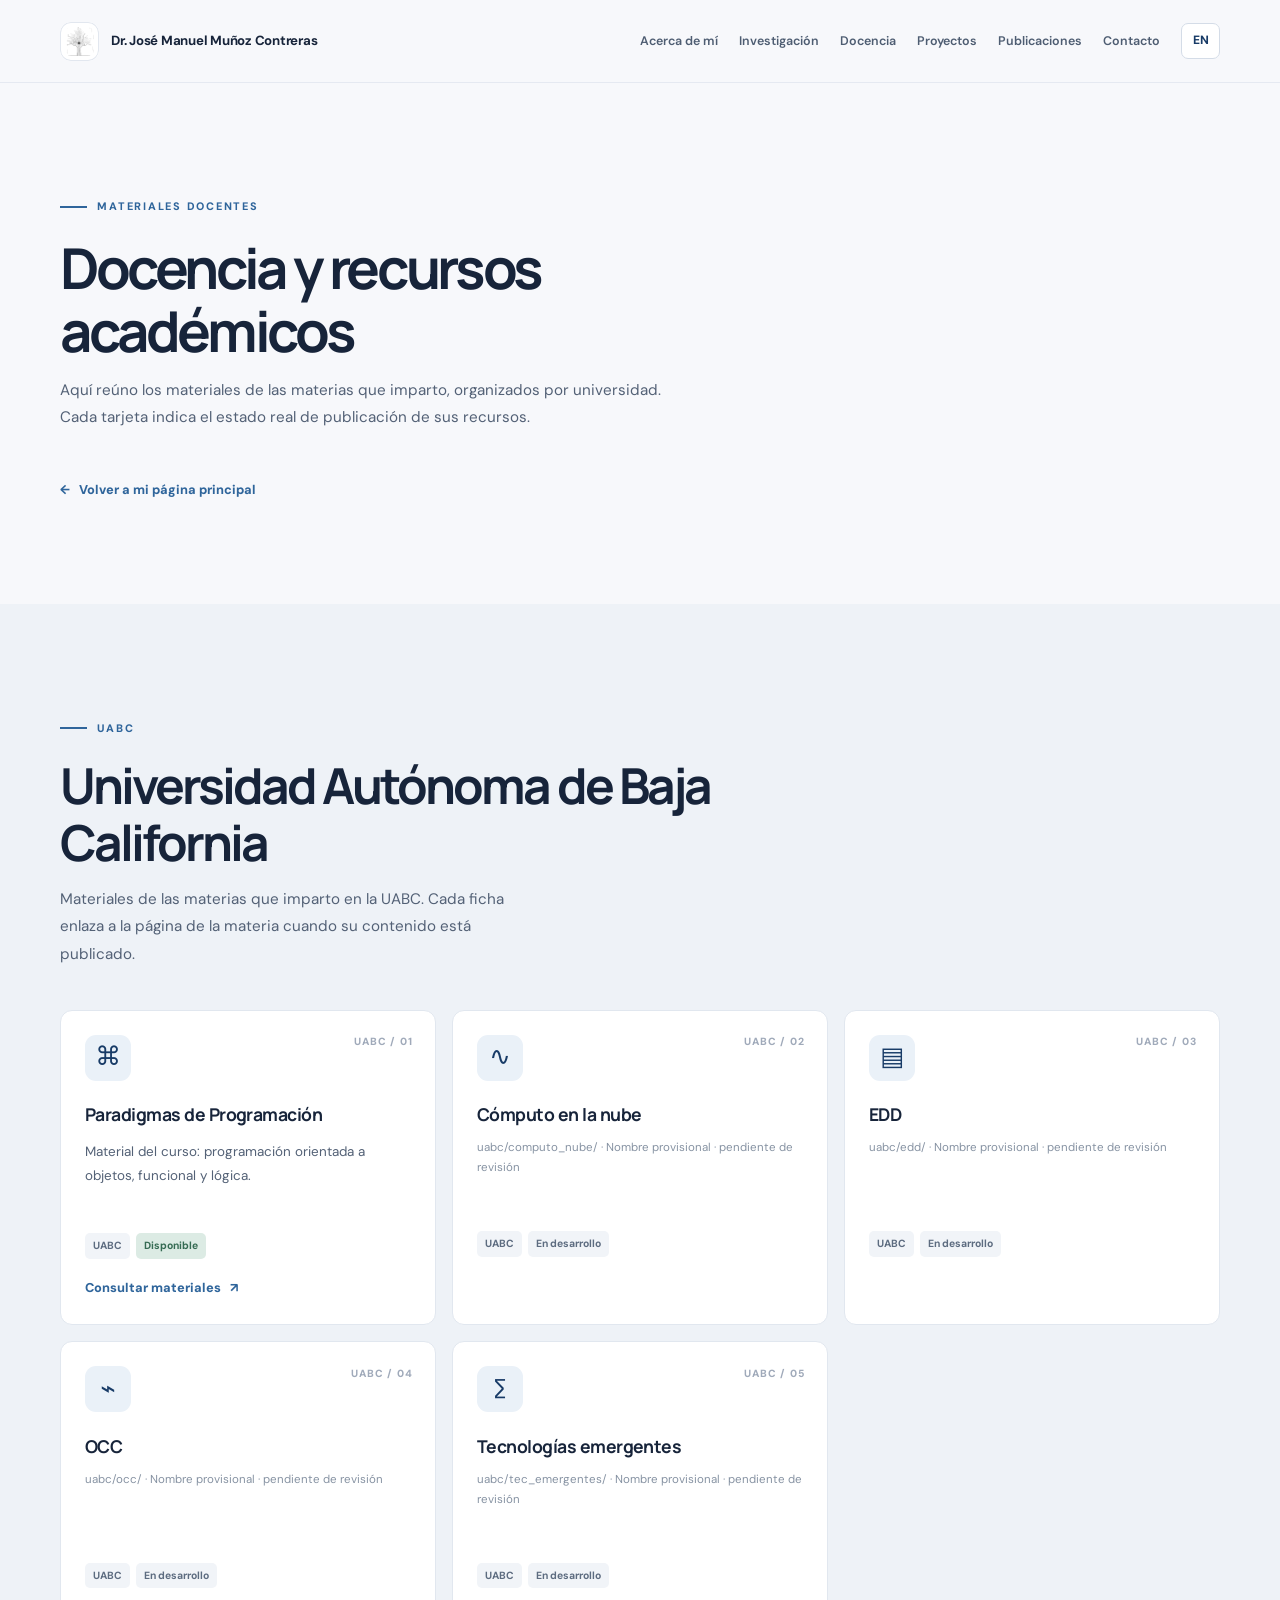
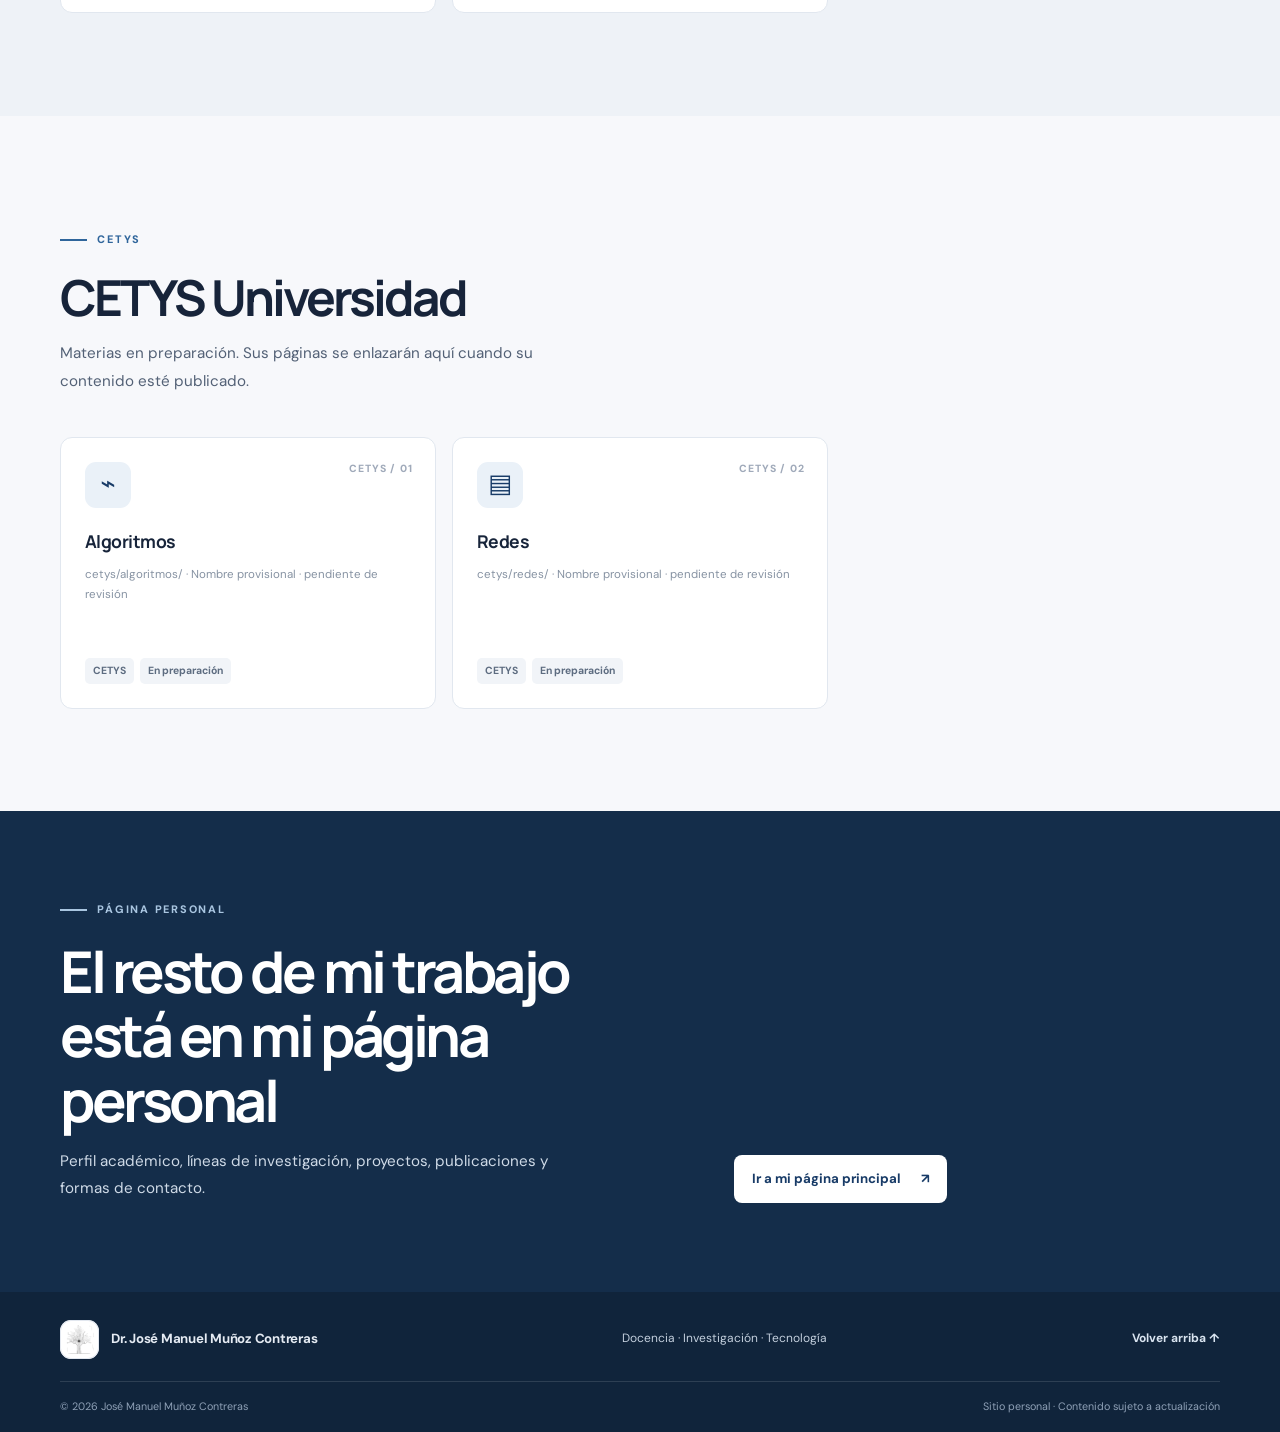
==== docencia.html @ 9b2a10cf "Agrega página de docencia y actualiza el sitio" ====
<!doctype html>
<html lang="es" data-title-es="Docencia y recursos académicos | José Manuel Muñoz Contreras" data-title-en="Teaching and academic resources | José Manuel Muñoz Contreras">
<head>
  <meta charset="utf-8">
  <meta name="viewport" content="width=device-width, initial-scale=1">
  <meta name="description" content="Materiales docentes de José Manuel Muñoz Contreras organizados por universidad: UABC y CETYS Universidad.">
  <meta name="theme-color" content="#f5f7fb">
  <link rel="icon" type="image/png" sizes="32x32" href="favicon-32.png">
  <link rel="icon" type="image/avif" href="logo.avif">
  <link rel="apple-touch-icon" href="apple-touch-icon.png">
  <title>Docencia y recursos académicos | José Manuel Muñoz Contreras</title>
  <link rel="preconnect" href="https://fonts.googleapis.com">
  <link rel="preconnect" href="https://fonts.gstatic.com" crossorigin>
  <link href="https://fonts.googleapis.com/css2?family=DM+Sans:wght@400;500;600;700&family=Manrope:wght@400;500;600;700;800&display=swap" rel="stylesheet">
  <link rel="stylesheet" href="styles.css">
  <script src="script.js" defer></script>
</head>
<body>
  <a class="skip-link" href="#main" data-i18n="skip">Saltar al contenido</a>
  <header class="site-header">
    <div class="nav-wrap">
      <a class="brand" href="index.html" aria-label="Inicio">
        <img class="brand-mark" src="logo-square.png" alt="" width="39" height="39">
        <span class="brand-name"><b>Dr. José Manuel Muñoz Contreras</b></span>
      </a>
      <button class="menu-toggle" aria-label="Abrir menú" aria-expanded="false" aria-controls="primary-nav">
        <span></span><span></span><span></span>
      </button>
      <nav id="primary-nav" class="primary-nav" aria-label="Navegación principal">
        <a href="index.html#about" data-i18n="navAbout">Acerca de mí</a>
        <a href="index.html#research" data-i18n="navResearch">Investigación</a>
        <a href="index.html#teaching" data-i18n="navTeaching">Docencia</a>
        <a href="index.html#projects" data-i18n="navProjects">Proyectos</a>
        <a href="index.html#publications" data-i18n="navPublications">Publicaciones</a>
        <a href="index.html#contact" data-i18n="navContact">Contacto</a>
        <button id="language-toggle" class="language-toggle" type="button" aria-label="Switch language">EN</button>
      </nav>
    </div>
  </header>

  <main id="main">
    <section id="home" class="content-section section-shell docencia-intro">
      <div class="section-heading">
        <p class="eyebrow"><span class="eyebrow-line"></span><span data-i18n="docEyebrow">Materiales docentes</span></p>
        <h1 class="docencia-title" data-i18n="docTitle">Docencia y recursos académicos</h1>
        <p class="section-intro" data-i18n="docLead">Aquí reúno los materiales de las materias que imparto, organizados por universidad. Cada tarjeta indica el estado real de publicación de sus recursos.</p>
      </div>
      <a class="text-link" href="index.html"><span aria-hidden="true">←</span><span data-i18n="docBack">Volver a mi página principal</span></a>
    </section>

    <section id="uabc" class="content-section section-shell tinted-section" aria-labelledby="uabc-heading">
      <div class="section-heading">
        <p class="eyebrow"><span class="eyebrow-line"></span><span data-i18n="docUabcLabel">UABC</span></p>
        <h2 id="uabc-heading" data-i18n="docUabcName">Universidad Autónoma de Baja California</h2>
        <p class="section-intro" data-i18n="docUabcIntro">Materiales de las materias que imparto en la UABC. Cada ficha enlaza a la página de la materia cuando su contenido está publicado.</p>
      </div>
      <div class="research-grid course-grid">
        <article class="research-card course-card">
          <span class="card-index">UABC / 01</span>
          <div class="research-icon" aria-hidden="true">⌘</div>
          <h3 data-i18n="subjParadigmas">Paradigmas de Programación</h3>
          <p data-i18n="subjParadigmasText">Material del curso: programación orientada a objetos, funcional y lógica.</p>
          <div class="tag-list"><span>UABC</span><span class="tag-available" data-i18n="statusAvailable">Disponible</span></div>
          <a class="text-link" href="uabc/paradigmas/"><span data-i18n="viewMaterials">Consultar materiales</span><span aria-hidden="true">↗</span></a>
        </article>

        <article class="research-card course-card">
          <span class="card-index">UABC / 02</span>
          <div class="research-icon" aria-hidden="true">∿</div>
          <h3 data-i18n="subjComputoNube">Cómputo en la nube</h3>
          <p class="pending-note">uabc/computo_nube/ · <span data-i18n="pendingReview">Nombre provisional · pendiente de revisión</span></p>
          <div class="tag-list"><span>UABC</span><span data-i18n="statusProgress">En desarrollo</span></div>
        </article>

        <article class="research-card course-card">
          <span class="card-index">UABC / 03</span>
          <div class="research-icon" aria-hidden="true">▤</div>
          <h3 data-i18n="subjEdd">EDD</h3>
          <p class="pending-note">uabc/edd/ · <span data-i18n="pendingReview">Nombre provisional · pendiente de revisión</span></p>
          <div class="tag-list"><span>UABC</span><span data-i18n="statusProgress">En desarrollo</span></div>
        </article>

        <article class="research-card course-card">
          <span class="card-index">UABC / 04</span>
          <div class="research-icon" aria-hidden="true">⌁</div>
          <h3 data-i18n="subjOcc">OCC</h3>
          <p class="pending-note">uabc/occ/ · <span data-i18n="pendingReview">Nombre provisional · pendiente de revisión</span></p>
          <div class="tag-list"><span>UABC</span><span data-i18n="statusProgress">En desarrollo</span></div>
        </article>

        <article class="research-card course-card">
          <span class="card-index">UABC / 05</span>
          <div class="research-icon" aria-hidden="true">∑</div>
          <h3 data-i18n="subjTecEmergentes">Tecnologías emergentes</h3>
          <p class="pending-note">uabc/tec_emergentes/ · <span data-i18n="pendingReview">Nombre provisional · pendiente de revisión</span></p>
          <div class="tag-list"><span>UABC</span><span data-i18n="statusProgress">En desarrollo</span></div>
        </article>
      </div>
    </section>

    <section id="cetys" class="content-section section-shell" aria-labelledby="cetys-heading">
      <div class="section-heading">
        <p class="eyebrow"><span class="eyebrow-line"></span><span data-i18n="docCetysLabel">CETYS</span></p>
        <h2 id="cetys-heading" data-i18n="docCetysName">CETYS Universidad</h2>
        <p class="section-intro" data-i18n="docCetysIntro">Materias en preparación. Sus páginas se enlazarán aquí cuando su contenido esté publicado.</p>
      </div>
      <div class="research-grid course-grid">
        <article class="research-card course-card">
          <span class="card-index">CETYS / 01</span>
          <div class="research-icon" aria-hidden="true">⌁</div>
          <h3 data-i18n="subjAlgoritmos">Algoritmos</h3>
          <p class="pending-note">cetys/algoritmos/ · <span data-i18n="pendingReview">Nombre provisional · pendiente de revisión</span></p>
          <div class="tag-list"><span>CETYS</span><span data-i18n="statusPrep">En preparación</span></div>
        </article>

        <article class="research-card course-card">
          <span class="card-index">CETYS / 02</span>
          <div class="research-icon" aria-hidden="true">▤</div>
          <h3 data-i18n="subjRedes">Redes</h3>
          <p class="pending-note">cetys/redes/ · <span data-i18n="pendingReview">Nombre provisional · pendiente de revisión</span></p>
          <div class="tag-list"><span>CETYS</span><span data-i18n="statusPrep">En preparación</span></div>
        </article>
      </div>
    </section>

    <section class="contact-section docencia-closing" aria-labelledby="closing-heading">
      <div class="contact-copy">
        <p class="eyebrow eyebrow-light"><span class="eyebrow-line"></span><span data-i18n="docClosingEyebrow">Página personal</span></p>
        <h2 id="closing-heading" data-i18n="docClosingTitle">El resto de mi trabajo está en mi página personal</h2>
        <p data-i18n="docClosingText">Perfil académico, líneas de investigación, proyectos, publicaciones y formas de contacto.</p>
      </div>
      <a class="button button-light" href="index.html"><span data-i18n="docClosingButton">Ir a mi página principal</span><span aria-hidden="true">↗</span></a>
    </section>
  </main>

  <footer class="site-footer">
    <div class="footer-inner"><a class="brand footer-brand" href="index.html"><img class="brand-mark" src="logo-square.png" alt="" width="39" height="39"><span class="brand-name"><b>Dr. José Manuel Muñoz Contreras</b></span></a><p data-i18n="footerText">Docencia · Investigación · Tecnología</p><a href="#home" class="back-top"><span data-i18n="backTop">Volver arriba</span> ↑</a></div>
    <div class="footer-bottom"><span>© <span id="current-year"></span> José Manuel Muñoz Contreras</span><span data-i18n="footerDisclaimer">Sitio personal · Contenido sujeto a actualización</span></div>
  </footer>
</body>
</html>
---- styles.css ----
:root {
  --ink: #17243a;
  --ink-soft: #536176;
  --muted: #738096;
  --paper: #f7f8fb;
  --white: #ffffff;
  --line: #e2e7ef;
  --navy: #183b67;
  --blue: #2f659b;
  --blue-soft: #eaf1f8;
  --sand: #f0e8d9;
  --green: #dcebe4;
  --serif: Georgia, "Times New Roman", serif;
  --sans: "DM Sans", system-ui, sans-serif;
  --display: "Manrope", "DM Sans", sans-serif;
  --shadow: 0 20px 55px rgba(25, 47, 77, .08);
}
* { box-sizing: border-box; }
html { scroll-behavior: smooth; scroll-padding-top: 92px; }
body { margin: 0; overflow-x: hidden; color: var(--ink); background: var(--paper); font-family: var(--sans); line-height: 1.65; -webkit-font-smoothing: antialiased; }
a { color: inherit; text-decoration: none; }
button { font: inherit; }
::selection { background: #d8e6f4; color: var(--ink); }
.skip-link { position: absolute; left: 1rem; top: -4rem; z-index: 100; background: white; padding: .75rem 1rem; border-radius: .5rem; }
.skip-link:focus { top: 1rem; }
.site-header { position: sticky; top: 0; z-index: 50; background: rgba(247,248,251,.92); border-bottom: 1px solid rgba(226,231,239,.8); backdrop-filter: blur(18px); }
.nav-wrap, .section-shell, .footer-inner, .footer-bottom { width: min(1160px, calc(100% - 48px)); margin-inline: auto; }
.nav-wrap { min-height: 82px; display: flex; align-items: center; justify-content: space-between; gap: 2rem; }
.brand { display: inline-flex; align-items: center; gap: .75rem; flex-shrink: 0; }
.brand-mark { width: 39px; height: 39px; padding: 5px; background: var(--white); border-radius: 11px; box-shadow: inset 0 0 0 1px var(--line); object-fit: contain; }
.brand-name { display: grid; font-size: .77rem; line-height: 1.35; letter-spacing: -.02em; color: #536176; }
.brand-name b { font-size: .83rem; color: var(--ink); font-weight: 700; }
.primary-nav { display: flex; align-items: center; gap: clamp(.75rem, 1.65vw, 1.55rem); }
.primary-nav a { color: #4e5d72; font-size: .78rem; font-weight: 600; transition: color .2s; }
.primary-nav a:hover, .primary-nav a:focus-visible { color: var(--blue); }
.language-toggle { border: 1px solid #d4dce7; background: white; border-radius: 7px; padding: .42rem .65rem; color: var(--navy); font-size: .75rem; font-weight: 800; cursor: pointer; }
.menu-toggle { display: none; }
.hero { display: grid; grid-template-columns: 1.05fr .95fr; align-items: center; gap: clamp(3rem, 7vw, 6.5rem); padding-top: clamp(5rem, 9vw, 8.5rem); padding-bottom: clamp(5rem, 8vw, 7rem); min-height: 620px; }
.eyebrow { display: flex; align-items: center; gap: .65rem; margin: 0 0 1.25rem; color: var(--blue); text-transform: uppercase; font-size: .68rem; font-weight: 800; letter-spacing: .16em; }
.eyebrow-line { display: inline-block; width: 27px; height: 2px; background: currentColor; }
.hero h1 { max-width: 670px; margin: 0; font-family: var(--display); font-size: clamp(2.75rem, 5.1vw, 4.75rem); line-height: 1.09; letter-spacing: -.065em; font-weight: 700; }
.hero-lead { max-width: 560px; margin: 1.55rem 0 0; color: var(--ink-soft); font-size: clamp(1rem, 1.5vw, 1.13rem); line-height: 1.8; }
.hero-actions { display: flex; flex-wrap: wrap; gap: .75rem; margin-top: 2rem; }
.button { display: inline-flex; align-items: center; justify-content: center; gap: 1.25rem; min-height: 48px; padding: .75rem 1.1rem; border-radius: 8px; font-size: .83rem; font-weight: 700; transition: transform .2s, box-shadow .2s, background .2s; }
.button:hover { transform: translateY(-2px); }
.button-primary { background: var(--navy); color: white; box-shadow: 0 8px 20px rgba(24,59,103,.16); }
.button-primary:hover { background: #214e7e; box-shadow: 0 12px 26px rgba(24,59,103,.2); }
.button-secondary { border: 1px solid #d8e0e9; background: rgba(255,255,255,.6); color: var(--ink); }
.hero-meta { display: flex; align-items: center; gap: .55rem; margin-top: 2rem; color: var(--muted); font-size: .75rem; }
.meta-dot, .feature-dot, .note-dot { display: inline-block; width: 7px; height: 7px; border-radius: 50%; background: #6b9a86; }
.hero-visual { position: relative; min-height: clamp(380px, 40vw, 520px); display: grid; place-items: center; isolation: isolate; }
.visual-core { position: relative; z-index: 2; width: 168px; height: 168px; border-radius: 50%; display: flex; align-items: center; justify-content: center; background: var(--white); box-shadow: var(--shadow), inset 0 0 0 1px var(--line); }
.core-icon { width: 74%; height: 74%; object-fit: contain; }
.visual-core-photo { width: clamp(280px, 34vw, 460px); height: clamp(280px, 34vw, 460px); border: 5px solid var(--blue); box-shadow: var(--shadow); overflow: hidden; }
.hero-photo { width: 100%; height: 100%; object-fit: cover; border-radius: 50%; display: block; }
.visual-note { position: absolute; bottom: 2%; display: flex; align-items: center; gap: .55rem; color: var(--muted); font-size: .7rem; letter-spacing: .03em; }
.about-orbit { position: relative; width: 110px; height: 110px; margin: 0 auto 1.1rem; display: grid; place-items: center; isolation: isolate; }
.orbit { position: absolute; border: 1px solid #c7d6e6; border-radius: 50%; transform: rotate(-25deg); }
.about-orbit .orbit-one { width: 108px; height: 66px; }
.about-orbit .orbit-two { width: 132px; height: 84px; transform: rotate(42deg); border-color: #d8e1ec; }
.about-orbit .profile-badge { width: 84px; height: 84px; }
@media (prefers-reduced-motion: no-preference) {
  .about-orbit .orbit-one { animation: orbit-spin-one 18s linear infinite; }
  .about-orbit .orbit-two { animation: orbit-spin-two 24s linear infinite; }
}
@keyframes orbit-spin-one { from { transform: rotate(-25deg); } to { transform: rotate(335deg); } }
@keyframes orbit-spin-two { from { transform: rotate(42deg); } to { transform: rotate(-318deg); } }
.pillars { display: grid; grid-template-columns: repeat(3, 1fr); gap: 1px; background: var(--line); border: 1px solid var(--line); border-radius: 14px; overflow: hidden; box-shadow: 0 12px 35px rgba(25,47,77,.04); }
.pillar { padding: 1.65rem 1.7rem 1.75rem; background: white; min-height: 220px; }
.pillar-top { display: flex; align-items: center; justify-content: space-between; color: #8a96a8; font-size: .72rem; font-weight: 700; }
.pillar-icon { font-size: 1.45rem; color: var(--blue); }
.pillar h2 { margin: 1rem 0 .45rem; font: 700 1.1rem var(--display); letter-spacing: -.03em; }
.pillar p { min-height: 48px; margin: 0 0 1.1rem; color: var(--ink-soft); font-size: .85rem; line-height: 1.65; }
.text-link { display: inline-flex; align-items: center; gap: .55rem; color: var(--blue); font-size: .8rem; font-weight: 800; }
.text-link span:last-child { transition: transform .2s; }
.text-link:hover span:last-child { transform: translate(3px,-3px); }
.content-section { padding-top: clamp(5rem, 9vw, 8rem); padding-bottom: clamp(5rem, 8vw, 7rem); }
.section-heading { max-width: 690px; margin-bottom: 2.6rem; }
.section-heading h2 { margin: 0; font: 700 clamp(2rem, 4vw, 3.1rem)/1.15 var(--display); letter-spacing: -.06em; }
.section-intro { max-width: 480px; margin: .9rem 0 0; color: var(--ink-soft); font-size: .95rem; line-height: 1.8; }
.split-heading { max-width: none; display: flex; align-items: end; justify-content: space-between; gap: 2rem; }
.split-heading .section-intro { margin: 0 0 .25rem; }
.about-layout { display: grid; grid-template-columns: 1.3fr .7fr; gap: clamp(3rem, 8vw, 8rem); align-items: start; }
.about-main { max-width: 660px; }
.large-copy { margin: 0 0 1.2rem; color: #273c57; font: 400 clamp(1.35rem, 2.5vw, 1.85rem)/1.55 var(--display); letter-spacing: -.035em; }
.about-main > p:not(.large-copy) { margin: 0 0 1.5rem; color: var(--ink-soft); line-height: 1.9; font-size: .94rem; }
.profile-panel { padding: 1.5rem; background: white; border: 1px solid var(--line); border-radius: 12px; box-shadow: 0 10px 35px rgba(25,47,77,.04); }
.profile-name { margin: 0; font-weight: 800; font-family: var(--display); font-size: 1.05rem; }
.profile-role { margin: .25rem 0 1.2rem; color: var(--muted); font-size: .78rem; }
.profile-rule { height: 1px; background: var(--line); margin-bottom: .75rem; }
.profile-detail { display: flex; justify-content: space-between; gap: 1rem; padding: .55rem 0; font-size: .73rem; border-bottom: 1px solid #f0f2f6; }
.profile-detail span { color: var(--muted); }
.profile-detail b { max-width: 62%; text-align: right; font-weight: 700; overflow-wrap: anywhere; }
.tinted-section { background: #eef2f7; width: 100%; max-width: none; padding-left: max(24px, calc((100% - 1160px) / 2)); padding-right: max(24px, calc((100% - 1160px) / 2)); }
.research-grid { display: grid; grid-template-columns: repeat(3, 1fr); gap: 1rem; }
.research-card { position: relative; padding: 1.5rem; background: white; border: 1px solid #e1e7ef; border-radius: 12px; min-width: 0; }
.card-index { position: absolute; top: 1.4rem; right: 1.4rem; color: #a0aaba; font-size: .65rem; font-weight: 800; letter-spacing: .1em; }
.research-icon { display: grid; place-items: center; width: 46px; height: 46px; border-radius: 11px; background: var(--blue-soft); color: var(--navy); font-size: 1.6rem; }
.research-card h3 { margin: 1.4rem 0 .65rem; font: 700 1.1rem/1.35 var(--display); letter-spacing: -.03em; }
.research-card p, .project-body > p:not(.project-category) { min-height: 75px; color: var(--ink-soft); font-size: .84rem; line-height: 1.75; }
.card-link { margin-top: 1.1rem; }
.tag-list { display: flex; flex-wrap: wrap; gap: .4rem; margin-top: 1.1rem; }
.tag-list span { padding: .27rem .5rem; border-radius: 5px; background: #f1f4f8; color: #5d6c80; font-size: .65rem; font-weight: 700; }
.section-footnote { margin: 1.2rem 0 0; color: #7c899a; font-size: .72rem; }
.teaching-layout { display: grid; grid-template-columns: .82fr 1.18fr; gap: 2.5rem; align-items: stretch; }
.teaching-feature { display: flex; flex-direction: column; align-items: start; padding: clamp(1.5rem, 3vw, 2.4rem); border-radius: 14px; color: white; background: linear-gradient(145deg, #214b78, #142e4d); min-height: 340px; }
.feature-label { display: flex; align-items: center; gap: .5rem; color: #c5d8ec; font-size: .7rem; font-weight: 700; }
.feature-code { margin: 2.4rem 0 .5rem; color: #a9c4df; font-size: .68rem; font-weight: 800; letter-spacing: .16em; }
.teaching-feature h3 { margin: 0; max-width: 350px; font: 700 clamp(1.5rem, 2.5vw, 2rem)/1.2 var(--display); letter-spacing: -.045em; }
.teaching-feature > p:not(.feature-code) { margin: .8rem 0 1.4rem; color: #d4e0ec; font-size: .86rem; }
.button-light { margin-top: auto; background: white; color: var(--navy); }
.course-list { display: flex; flex-direction: column; justify-content: center; }
.course-item { display: grid; grid-template-columns: 40px 1fr 20px; align-items: start; gap: 1rem; padding: 1.25rem 0; border-bottom: 1px solid var(--line); }
.course-item:first-child { border-top: 1px solid var(--line); }
.course-number { color: var(--blue); font: 800 .75rem var(--display); padding-top: .2rem; }
.course-item h3 { margin: 0; font: 700 1rem var(--display); letter-spacing: -.025em; }
.course-item p { margin: .3rem 0 0; color: var(--ink-soft); font-size: .82rem; }
.course-arrow { color: var(--blue); }
.project-grid { display: grid; grid-template-columns: repeat(3, 1fr); gap: 1rem; }
.project-card { overflow: hidden; background: white; border: 1px solid var(--line); border-radius: 12px; transition: transform .2s, box-shadow .2s; }
.project-card:hover { transform: translateY(-4px); box-shadow: var(--shadow); }
.project-visual { height: 175px; position: relative; display: grid; place-items: center; overflow: hidden; }
.project-visual::before, .project-visual::after { content: ""; position: absolute; border: 1px solid rgba(24,59,103,.14); border-radius: 50%; width: 230px; height: 230px; }
.project-visual::after { width: 160px; height: 160px; }
.project-visual-blue { background: #e4edf6; }
.project-visual-sand { background: #f0e8d9; }
.project-visual-green { background: #deebe5; }
.project-glyph { position: relative; z-index: 1; color: var(--navy); font: 400 4.2rem var(--serif); }
.project-type { position: absolute; z-index: 2; left: 1rem; bottom: .9rem; font-size: .6rem; letter-spacing: .14em; font-weight: 800; color: #61748a; }
.project-body { padding: 1.35rem; }
.project-category { margin: 0; color: var(--blue); text-transform: uppercase; letter-spacing: .12em; font-size: .63rem; font-weight: 800; }
.project-body h3 { margin: .55rem 0 .5rem; font: 700 1.1rem/1.35 var(--display); letter-spacing: -.03em; }
.project-body > p:not(.project-category) { min-height: 78px; margin: 0; }
.project-body .text-link { margin-top: 1.3rem; }
.publication-list { border-top: 1px solid #d9e1eb; }
.publication-item { display: grid; grid-template-columns: 90px 1fr 35px; gap: 1.5rem; padding: 1.5rem 0; border-bottom: 1px solid #d9e1eb; }
.publication-year { color: var(--blue); font: 800 .78rem var(--display); padding-top: .2rem; }
.publication-kind { color: #7c899a; font-size: .62rem; font-weight: 800; letter-spacing: .13em; }
.publication-content h3 { margin: .3rem 0; font: 700 1.1rem var(--display); letter-spacing: -.025em; }
.publication-content p { margin: 0; color: var(--ink-soft); font-size: .82rem; }
.publication-placeholder { display: inline-block; margin-top: .5rem; color: #8793a3; font-size: .68rem; }
.publication-link { align-self: center; display: grid; place-items: center; width: 32px; height: 32px; border: 1px solid #d4dce7; border-radius: 50%; color: var(--blue); }
.contact-section { display: grid; grid-template-columns: 1fr .85fr; align-items: center; gap: clamp(2rem, 8vw, 7rem); padding-top: clamp(4rem, 7vw, 6rem); padding-bottom: clamp(4rem, 7vw, 6rem); }
.contact-copy h2 { max-width: 560px; margin: 0; color: white; font: 700 clamp(2.3rem, 4.5vw, 3.6rem)/1.12 var(--display); letter-spacing: -.06em; }
.contact-copy > p:last-child { max-width: 500px; margin: 1rem 0 0; color: #cfdae7; font-size: .95rem; line-height: 1.8; }
.contact-section { width: 100%; max-width: none; padding-left: max(24px, calc((100% - 1160px) / 2)); padding-right: max(24px, calc((100% - 1160px) / 2)); background: #142d4a; }
.eyebrow-light { color: #a9c5e0; }
.contact-panel { padding: 1.4rem 1.5rem; background: rgba(255,255,255,.07); border: 1px solid rgba(255,255,255,.14); border-radius: 12px; }
.contact-row { display: flex; flex-wrap: wrap; justify-content: space-between; gap: .6rem; padding: .8rem 0; border-bottom: 1px solid rgba(255,255,255,.13); font-size: .78rem; }
.contact-row span { color: #c0cede; }
.contact-row b { color: white; font-weight: 600; overflow-wrap: anywhere; }
.contact-row b a:hover, .contact-row b a:focus-visible { text-decoration: underline; }
.site-footer { background: #10243b; color: #c3cfdd; padding: 1.7rem 0 1rem; }
.footer-inner { display: flex; align-items: center; justify-content: space-between; gap: 1.5rem; padding-bottom: 1.4rem; }
.footer-brand .brand-name, .footer-brand .brand-name b { color: #e5ebf3; }
.footer-inner > p { margin: 0; font-size: .75rem; }
.back-top { color: #d9e4f0; font-size: .75rem; font-weight: 700; }
.footer-bottom { display: flex; justify-content: space-between; gap: 1rem; padding-top: 1rem; border-top: 1px solid rgba(255,255,255,.12); color: #8fa1b7; font-size: .67rem; }
:focus-visible { outline: 3px solid #77a9d8; outline-offset: 3px; }
@media (max-width: 1000px) {
  .primary-nav { gap: .8rem; }
  .primary-nav a { font-size: .72rem; }
  .brand-name { font-size: .7rem; }
  .brand-name b { font-size: .75rem; }
  .hero { gap: 2rem; }
}
@media (max-width: 820px) {
  .nav-wrap, .section-shell, .footer-inner, .footer-bottom { width: min(100% - 36px, 650px); }
  .nav-wrap { min-height: 72px; }
  .menu-toggle { display: flex; flex-direction: column; gap: 5px; justify-content: center; width: 42px; height: 42px; border: 1px solid var(--line); border-radius: 9px; background: white; cursor: pointer; }
  .menu-toggle span { width: 17px; height: 2px; background: var(--ink); margin-inline: auto; }
  .primary-nav { display: none; position: absolute; top: calc(100% + 1px); left: 0; right: 0; padding: 1rem 18px 1.2rem; background: rgba(247,248,251,.98); border-bottom: 1px solid var(--line); box-shadow: 0 18px 25px rgba(25,47,77,.08); align-items: stretch; flex-direction: column; gap: 0; }
  .primary-nav.open { display: flex; }
  .primary-nav a { padding: .72rem .3rem; font-size: .86rem; border-bottom: 1px solid #e9edf3; }
  .language-toggle { align-self: start; margin-top: .8rem; }
  .hero { grid-template-columns: 1fr; padding-top: 4rem; gap: 1rem; min-height: 0; }
  .hero-copy { max-width: 650px; }
  .hero-visual { width: min(100%, 490px); margin: 0 auto; min-height: 360px; }
  .pillars { grid-template-columns: 1fr; }
  .pillar { min-height: 0; padding: 1.4rem; }
  .pillar p { min-height: 0; }
  .about-layout, .teaching-layout, .contact-section { grid-template-columns: 1fr; }
  .profile-panel { max-width: 500px; }
  .research-grid, .project-grid { grid-template-columns: 1fr 1fr; }
  .research-card:last-child, .project-card:last-child { grid-column: 1 / -1; }
  .tinted-section, .contact-section { padding-left: max(18px, calc((100% - 650px) / 2)); padding-right: max(18px, calc((100% - 650px) / 2)); }
  .contact-section { gap: 2rem; }
}
@media (max-width: 560px) {
  .nav-wrap, .section-shell, .footer-inner, .footer-bottom { width: calc(100% - 32px); }
  .brand-name { max-width: 180px; }
  .hero { padding-top: 3.3rem; padding-bottom: 3.5rem; }
  .hero h1 { font-size: clamp(2.45rem, 12vw, 3.45rem); }
  .hero-visual { min-height: 300px; }
  .visual-note { bottom: 0; font-size: .62rem; }
  .pillars { margin-top: 0; }
  .content-section { padding-top: 4rem; padding-bottom: 4rem; }
  .section-heading { margin-bottom: 2rem; }
  .split-heading { display: block; }
  .split-heading .section-intro { margin-top: 1rem; }
  .research-grid, .project-grid { grid-template-columns: 1fr; }
  .research-card:last-child, .project-card:last-child { grid-column: auto; }
  .research-card p, .project-body > p:not(.project-category) { min-height: 0; }
  .project-visual { height: 155px; }
  .publication-item { grid-template-columns: 54px 1fr 28px; gap: .75rem; }
  .publication-content h3 { font-size: .98rem; }
  .publication-link { width: 27px; height: 27px; }
  .tinted-section, .contact-section { padding-left: 16px; padding-right: 16px; }
  .contact-section { padding-top: 3.5rem; padding-bottom: 3.5rem; }
  .footer-inner { align-items: flex-start; flex-wrap: wrap; }
  .footer-inner > p { order: 3; width: 100%; }
  .footer-bottom { flex-direction: column; gap: .35rem; }
}
@media (prefers-reduced-motion: reduce) {
  *, *::before, *::after { scroll-behavior: auto !important; transition-duration: .01ms !important; animation-duration: .01ms !important; animation-iteration-count: 1 !important; }
}

/* ===== Landing de docencia (docencia.html) ===== */
.docencia-title { margin: 0; font: 700 clamp(2.3rem, 4.4vw, 3.6rem)/1.12 var(--display); letter-spacing: -.06em; }
.docencia-intro .section-intro { max-width: 640px; }
.docencia-intro .text-link { margin-top: .35rem; }
.course-card .text-link { margin-top: 1.15rem; }
.course-card .pending-note { min-height: 75px; color: #8793a3; font-size: .72rem; line-height: 1.7; }
.tag-list .tag-available { background: var(--green); color: #356b53; }
.docencia-closing .button { justify-self: start; }
@media (max-width: 820px) {
  .course-card .pending-note { min-height: 0; }
}
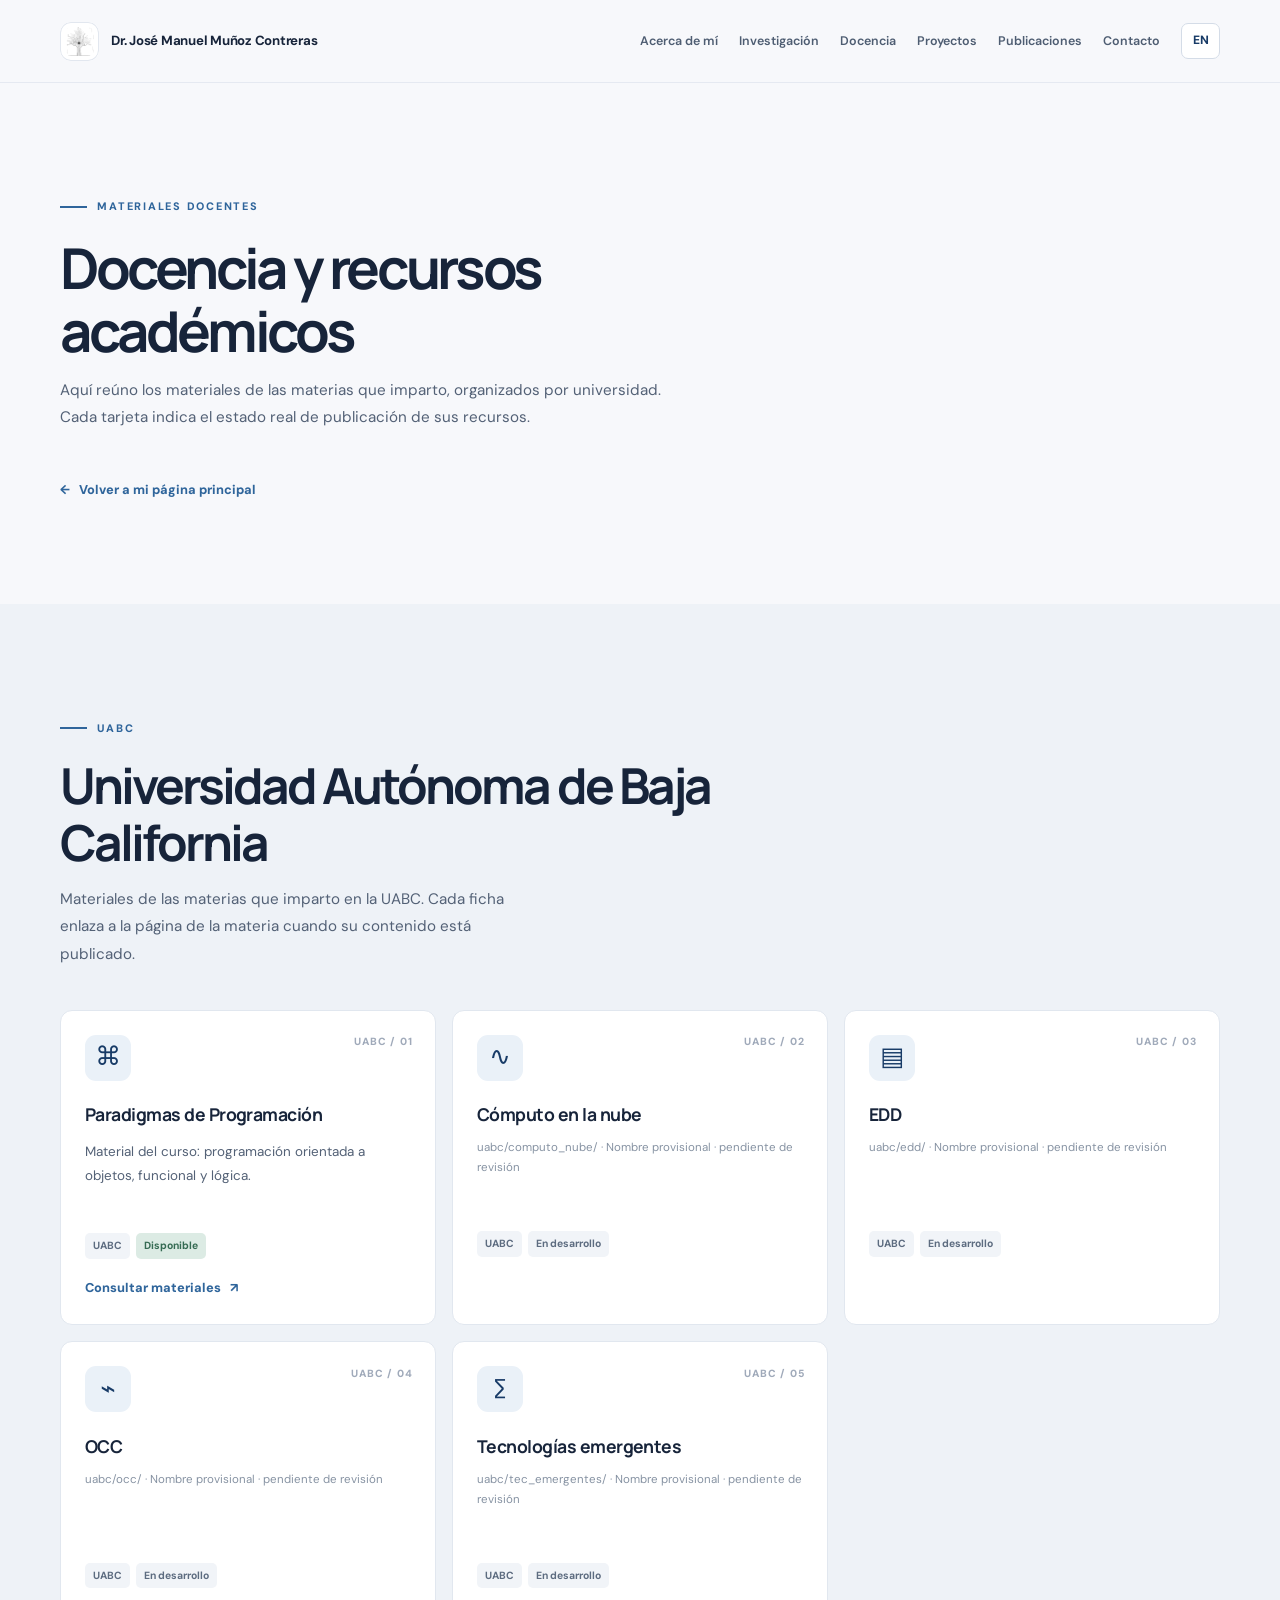
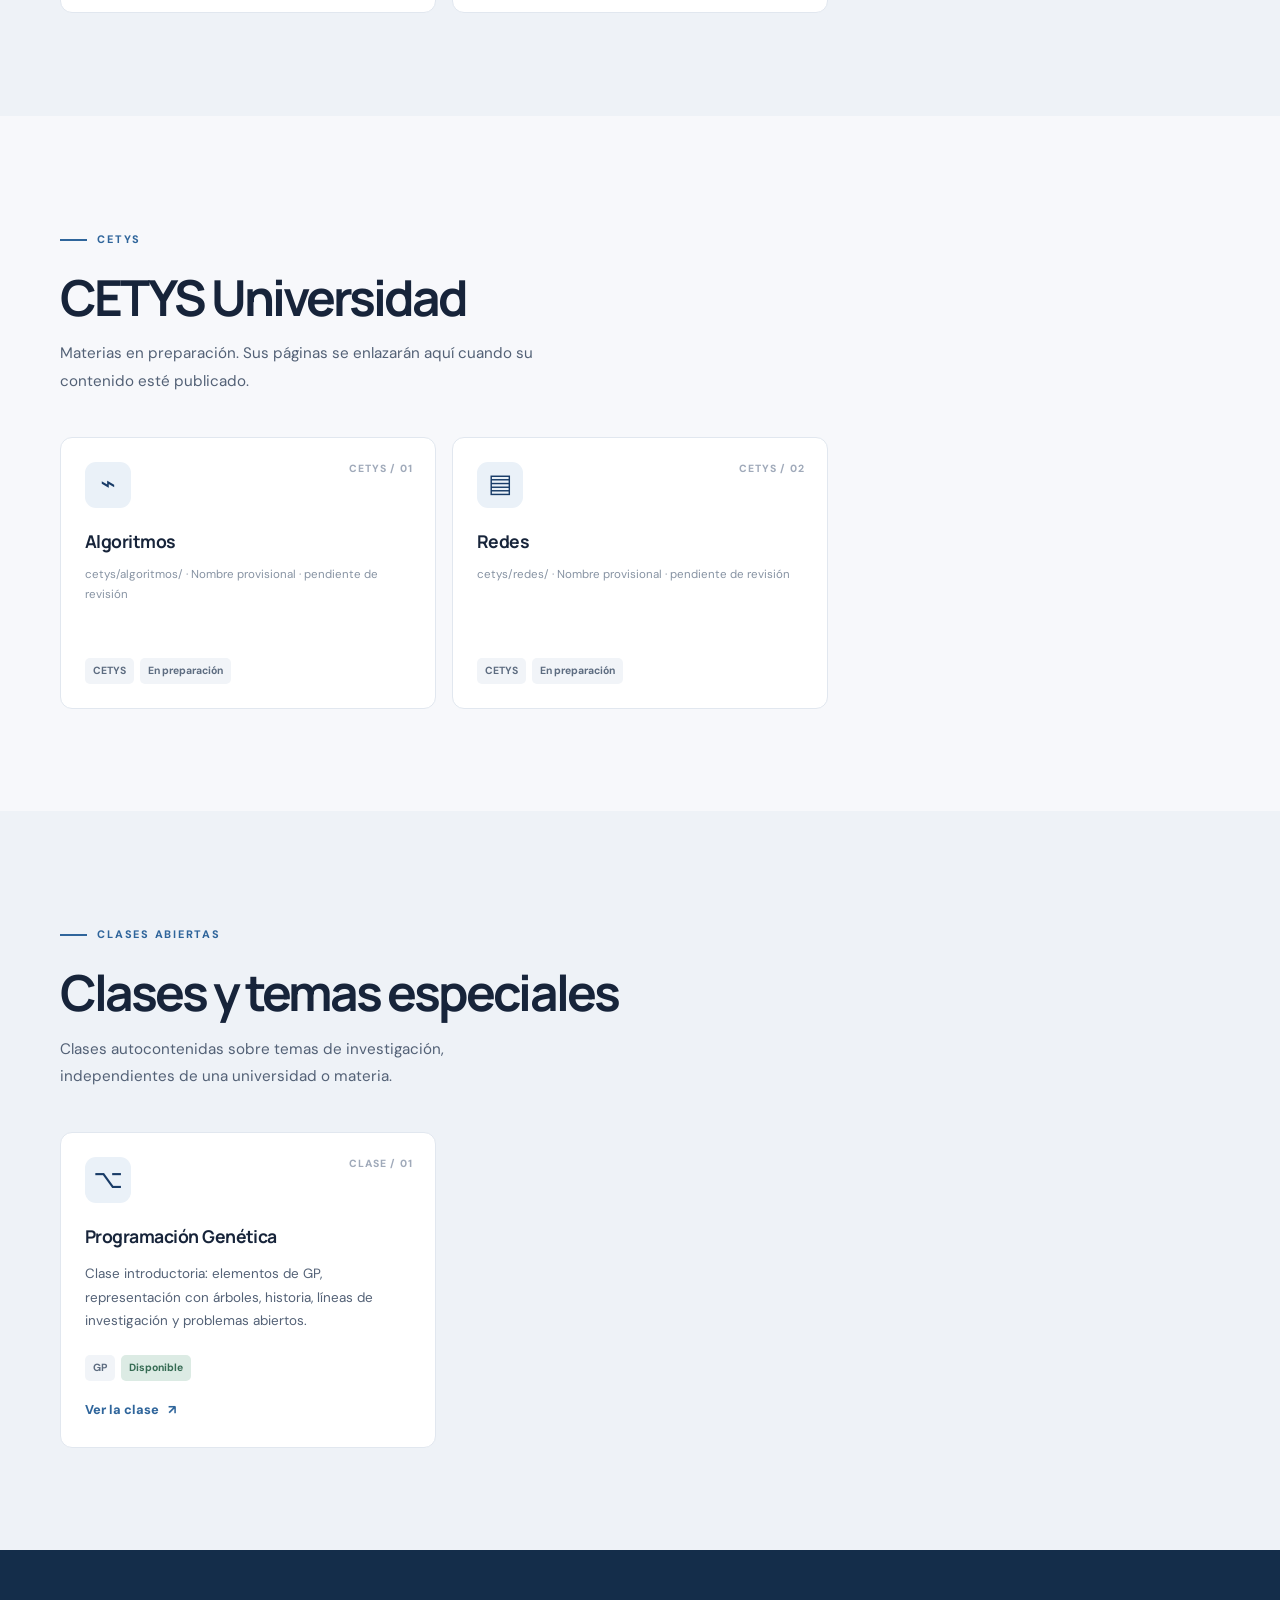
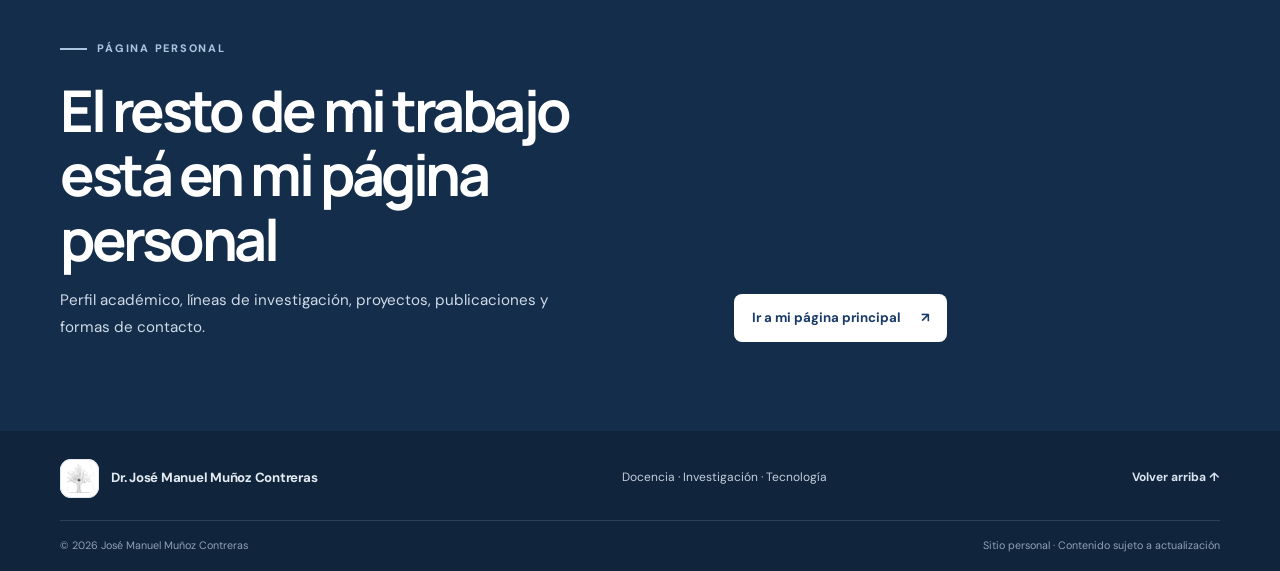
==== commit 2024eada: "Agrega clase introductoria de Programación Genética y la vincula en docencia" ====
--- a/docencia.html
+++ b/docencia.html
@@ -123,6 +123,24 @@
       </div>
     </section>
 
+    <section id="clases" class="content-section section-shell tinted-section" aria-labelledby="clases-heading">
+      <div class="section-heading">
+        <p class="eyebrow"><span class="eyebrow-line"></span><span data-i18n="docOpenLabel">Clases abiertas</span></p>
+        <h2 id="clases-heading" data-i18n="docOpenName">Clases y temas especiales</h2>
+        <p class="section-intro" data-i18n="docOpenIntro">Clases autocontenidas sobre temas de investigación, independientes de una universidad o materia.</p>
+      </div>
+      <div class="research-grid course-grid">
+        <article class="research-card course-card">
+          <span class="card-index">CLASE / 01</span>
+          <div class="research-icon" aria-hidden="true">⌥</div>
+          <h3 data-i18n="subjGp">Programación Genética</h3>
+          <p data-i18n="subjGpText">Clase introductoria: elementos de GP, representación con árboles, historia, líneas de investigación y problemas abiertos.</p>
+          <div class="tag-list"><span>GP</span><span class="tag-available" data-i18n="statusAvailable">Disponible</span></div>
+          <a class="text-link" href="gp-class.html"><span data-i18n="viewClass">Ver la clase</span><span aria-hidden="true">↗</span></a>
+        </article>
+      </div>
+    </section>
+
     <section class="contact-section docencia-closing" aria-labelledby="closing-heading">
       <div class="contact-copy">
         <p class="eyebrow eyebrow-light"><span class="eyebrow-line"></span><span data-i18n="docClosingEyebrow">Página personal</span></p>
--- a/styles.css
+++ b/styles.css
@@ -116,6 +116,10 @@
 .course-item h3 { margin: 0; font: 700 1rem var(--display); letter-spacing: -.025em; }
 .course-item p { margin: .3rem 0 0; color: var(--ink-soft); font-size: .82rem; }
 .course-arrow { color: var(--blue); }
+.course-link { transition: background .2s; }
+.course-link:hover h3, .course-link:focus-visible h3 { color: var(--blue); }
+.course-link .course-arrow { transition: transform .2s; }
+.course-link:hover .course-arrow { transform: translate(3px,-3px); }
 .project-grid { display: grid; grid-template-columns: repeat(3, 1fr); gap: 1rem; }
 .project-card { overflow: hidden; background: white; border: 1px solid var(--line); border-radius: 12px; transition: transform .2s, box-shadow .2s; }
 .project-card:hover { transform: translateY(-4px); box-shadow: var(--shadow); }
